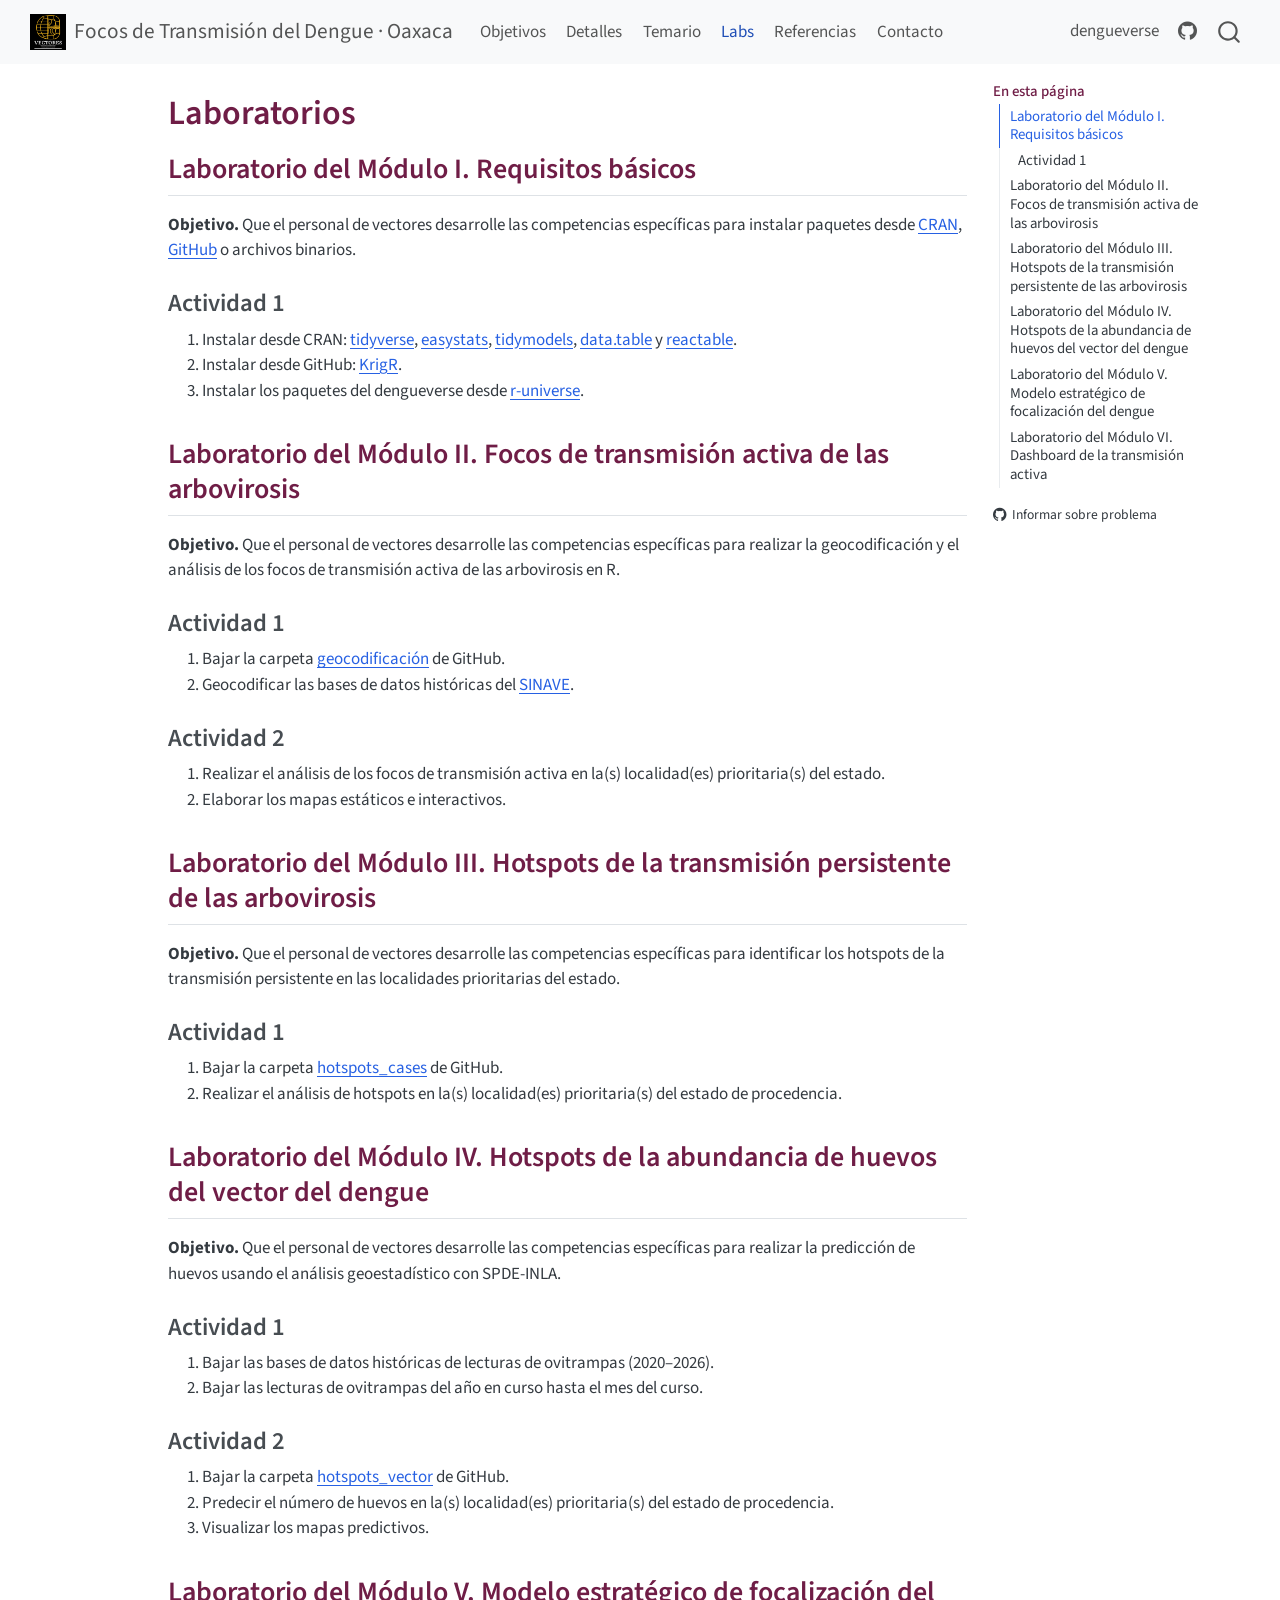
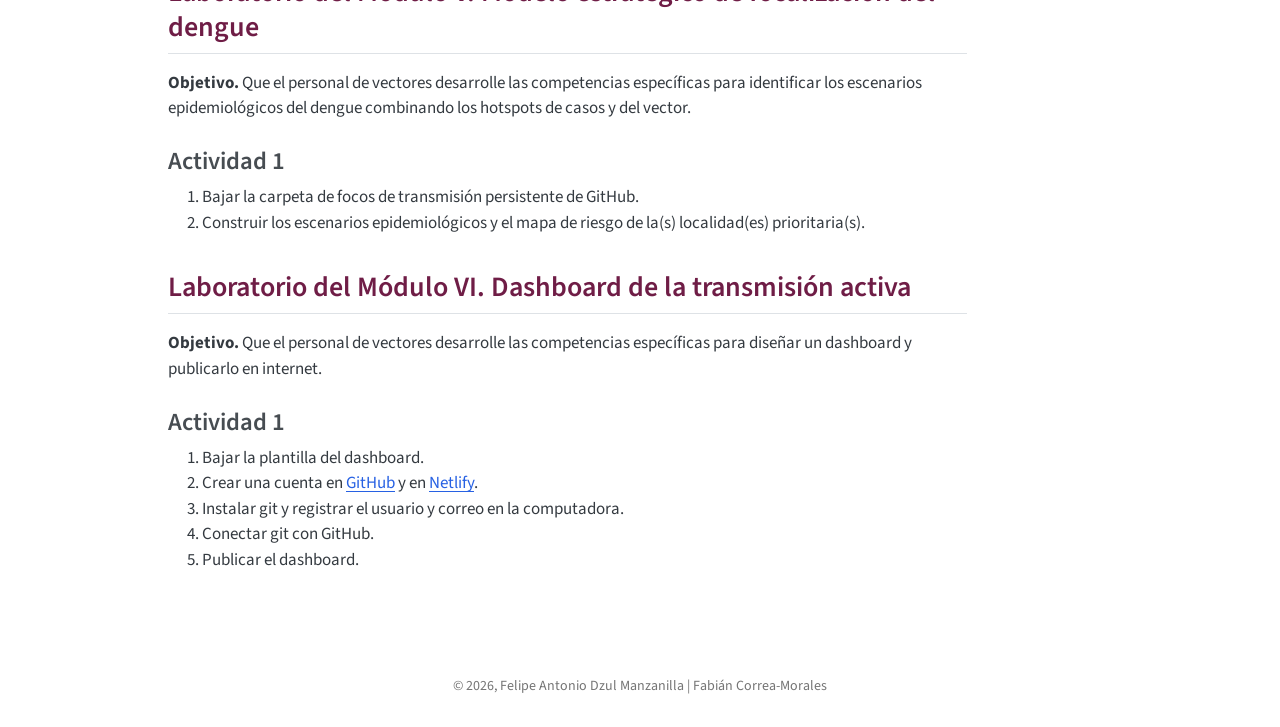
==== docs/Labs.html @ eb55cb47 "this commit update the course" ====
<!DOCTYPE html>
<html xmlns="http://www.w3.org/1999/xhtml" lang="es" xml:lang="es"><head>

<meta charset="utf-8">
<meta name="generator" content="quarto-1.8.27">

<meta name="viewport" content="width=device-width, initial-scale=1.0, user-scalable=yes">


<title>Laboratorios – Focos de Transmisión del Dengue · Oaxaca</title>
<style>
code{white-space: pre-wrap;}
span.smallcaps{font-variant: small-caps;}
div.columns{display: flex; gap: min(4vw, 1.5em);}
div.column{flex: auto; overflow-x: auto;}
div.hanging-indent{margin-left: 1.5em; text-indent: -1.5em;}
ul.task-list{list-style: none;}
ul.task-list li input[type="checkbox"] {
  width: 0.8em;
  margin: 0 0.8em 0.2em -1em; /* quarto-specific, see https://github.com/quarto-dev/quarto-cli/issues/4556 */ 
  vertical-align: middle;
}
</style>


<script src="site_libs/quarto-nav/quarto-nav.js"></script>
<script src="site_libs/quarto-nav/headroom.min.js"></script>
<script src="site_libs/clipboard/clipboard.min.js"></script>
<script src="site_libs/quarto-search/autocomplete.umd.js"></script>
<script src="site_libs/quarto-search/fuse.min.js"></script>
<script src="site_libs/quarto-search/quarto-search.js"></script>
<meta name="quarto:offset" content="./">
<link href="./imagenes/vectores.png" rel="icon" type="image/png">
<script src="site_libs/quarto-html/quarto.js" type="module"></script>
<script src="site_libs/quarto-html/tabsets/tabsets.js" type="module"></script>
<script src="site_libs/quarto-html/axe/axe-check.js" type="module"></script>
<script src="site_libs/quarto-html/popper.min.js"></script>
<script src="site_libs/quarto-html/tippy.umd.min.js"></script>
<script src="site_libs/quarto-html/anchor.min.js"></script>
<link href="site_libs/quarto-html/tippy.css" rel="stylesheet">
<link href="site_libs/quarto-html/quarto-syntax-highlighting-ed96de9b727972fe78a7b5d16c58bf87.css" rel="stylesheet" id="quarto-text-highlighting-styles">
<script src="site_libs/bootstrap/bootstrap.min.js"></script>
<link href="site_libs/bootstrap/bootstrap-icons.css" rel="stylesheet">
<link href="site_libs/bootstrap/bootstrap-5b4ad623e5705c0698d39aec6f10cf02.min.css" rel="stylesheet" append-hash="true" id="quarto-bootstrap" data-mode="light">
<script id="quarto-search-options" type="application/json">{
  "location": "navbar",
  "copy-button": false,
  "collapse-after": 3,
  "panel-placement": "end",
  "type": "overlay",
  "limit": 50,
  "keyboard-shortcut": [
    "f",
    "/",
    "s"
  ],
  "show-item-context": false,
  "language": {
    "search-no-results-text": "No se han encontrado resultados",
    "search-matching-documents-text": "documentos encontrados",
    "search-copy-link-title": "Copiar el enlace en la búsqueda",
    "search-hide-matches-text": "Ocultar resultados adicionales",
    "search-more-match-text": "resultado adicional en este documento",
    "search-more-matches-text": "resultados adicionales en este documento",
    "search-clear-button-title": "Borrar",
    "search-text-placeholder": "",
    "search-detached-cancel-button-title": "Cancelar",
    "search-submit-button-title": "Enviar",
    "search-label": "Buscar"
  }
}</script>


<link rel="stylesheet" href="styles.css">
</head>

<body class="nav-fixed quarto-light">

<div id="quarto-search-results"></div>
  <header id="quarto-header" class="headroom fixed-top">
    <nav class="navbar navbar-expand-lg " data-bs-theme="dark">
      <div class="navbar-container container-fluid">
      <div class="navbar-brand-container mx-auto">
    <a href="./index.html" class="navbar-brand navbar-brand-logo">
    <img src="./imagenes/vectores.png" alt="" class="navbar-logo light-content">
    <img src="./imagenes/vectores.png" alt="" class="navbar-logo dark-content">
    </a>
    <a class="navbar-brand" href="./index.html">
    <span class="navbar-title">Focos de Transmisión del Dengue · Oaxaca</span>
    </a>
  </div>
            <div id="quarto-search" class="" title="Buscar"></div>
          <button class="navbar-toggler" type="button" data-bs-toggle="collapse" data-bs-target="#navbarCollapse" aria-controls="navbarCollapse" role="menu" aria-expanded="false" aria-label="Navegación de palanca" onclick="if (window.quartoToggleHeadroom) { window.quartoToggleHeadroom(); }">
  <span class="navbar-toggler-icon"></span>
</button>
          <div class="collapse navbar-collapse" id="navbarCollapse">
            <ul class="navbar-nav navbar-nav-scroll me-auto">
  <li class="nav-item">
    <a class="nav-link" href="./index.html"> 
<span class="menu-text">Objetivos</span></a>
  </li>  
  <li class="nav-item">
    <a class="nav-link" href="./about.html"> 
<span class="menu-text">Detalles</span></a>
  </li>  
  <li class="nav-item">
    <a class="nav-link" href="./temario.html"> 
<span class="menu-text">Temario</span></a>
  </li>  
  <li class="nav-item">
    <a class="nav-link active" href="./Labs.html" aria-current="page"> 
<span class="menu-text">Labs</span></a>
  </li>  
  <li class="nav-item">
    <a class="nav-link" href="./links.html"> 
<span class="menu-text">Referencias</span></a>
  </li>  
  <li class="nav-item">
    <a class="nav-link" href="./contacto.html"> 
<span class="menu-text">Contacto</span></a>
  </li>  
</ul>
            <ul class="navbar-nav navbar-nav-scroll ms-auto">
  <li class="nav-item">
    <a class="nav-link" href="https://fdzul.r-universe.dev"> 
<span class="menu-text">dengueverse</span></a>
  </li>  
  <li class="nav-item compact">
    <a class="nav-link" href="https://github.com/fdzul/focos_transmision_dengue_oaxaca_2026"> <i class="bi bi-github" role="img">
</i> 
<span class="menu-text"></span></a>
  </li>  
</ul>
          </div> <!-- /navcollapse -->
            <div class="quarto-navbar-tools">
</div>
      </div> <!-- /container-fluid -->
    </nav>
</header>
<!-- content -->
<div id="quarto-content" class="quarto-container page-columns page-rows-contents page-layout-article page-navbar">
<!-- sidebar -->
<!-- margin-sidebar -->
    <div id="quarto-margin-sidebar" class="sidebar margin-sidebar">
        <nav id="TOC" role="doc-toc" class="toc-active">
    <h2 id="toc-title">En esta página</h2>
   
  <ul>
  <li><a href="#laboratorio-del-módulo-i.-requisitos-básicos" id="toc-laboratorio-del-módulo-i.-requisitos-básicos" class="nav-link active" data-scroll-target="#laboratorio-del-módulo-i.-requisitos-básicos">Laboratorio del Módulo I. Requisitos básicos</a>
  <ul class="collapse">
  <li><a href="#actividad-1" id="toc-actividad-1" class="nav-link" data-scroll-target="#actividad-1">Actividad 1</a></li>
  </ul></li>
  <li><a href="#laboratorio-del-módulo-ii.-focos-de-transmisión-activa-de-las-arbovirosis" id="toc-laboratorio-del-módulo-ii.-focos-de-transmisión-activa-de-las-arbovirosis" class="nav-link" data-scroll-target="#laboratorio-del-módulo-ii.-focos-de-transmisión-activa-de-las-arbovirosis">Laboratorio del Módulo II. Focos de transmisión activa de las arbovirosis</a>
  <ul class="collapse">
  <li><a href="#actividad-1-1" id="toc-actividad-1-1" class="nav-link" data-scroll-target="#actividad-1-1">Actividad 1</a></li>
  <li><a href="#actividad-2" id="toc-actividad-2" class="nav-link" data-scroll-target="#actividad-2">Actividad 2</a></li>
  </ul></li>
  <li><a href="#laboratorio-del-módulo-iii.-hotspots-de-la-transmisión-persistente-de-las-arbovirosis" id="toc-laboratorio-del-módulo-iii.-hotspots-de-la-transmisión-persistente-de-las-arbovirosis" class="nav-link" data-scroll-target="#laboratorio-del-módulo-iii.-hotspots-de-la-transmisión-persistente-de-las-arbovirosis">Laboratorio del Módulo III. Hotspots de la transmisión persistente de las arbovirosis</a>
  <ul class="collapse">
  <li><a href="#actividad-1-2" id="toc-actividad-1-2" class="nav-link" data-scroll-target="#actividad-1-2">Actividad 1</a></li>
  </ul></li>
  <li><a href="#laboratorio-del-módulo-iv.-hotspots-de-la-abundancia-de-huevos-del-vector-del-dengue" id="toc-laboratorio-del-módulo-iv.-hotspots-de-la-abundancia-de-huevos-del-vector-del-dengue" class="nav-link" data-scroll-target="#laboratorio-del-módulo-iv.-hotspots-de-la-abundancia-de-huevos-del-vector-del-dengue">Laboratorio del Módulo IV. Hotspots de la abundancia de huevos del vector del dengue</a>
  <ul class="collapse">
  <li><a href="#actividad-1-3" id="toc-actividad-1-3" class="nav-link" data-scroll-target="#actividad-1-3">Actividad 1</a></li>
  <li><a href="#actividad-2-1" id="toc-actividad-2-1" class="nav-link" data-scroll-target="#actividad-2-1">Actividad 2</a></li>
  </ul></li>
  <li><a href="#laboratorio-del-módulo-v.-modelo-estratégico-de-focalización-del-dengue" id="toc-laboratorio-del-módulo-v.-modelo-estratégico-de-focalización-del-dengue" class="nav-link" data-scroll-target="#laboratorio-del-módulo-v.-modelo-estratégico-de-focalización-del-dengue">Laboratorio del Módulo V. Modelo estratégico de focalización del dengue</a>
  <ul class="collapse">
  <li><a href="#actividad-1-4" id="toc-actividad-1-4" class="nav-link" data-scroll-target="#actividad-1-4">Actividad 1</a></li>
  </ul></li>
  <li><a href="#laboratorio-del-módulo-vi.-dashboard-de-la-transmisión-activa" id="toc-laboratorio-del-módulo-vi.-dashboard-de-la-transmisión-activa" class="nav-link" data-scroll-target="#laboratorio-del-módulo-vi.-dashboard-de-la-transmisión-activa">Laboratorio del Módulo VI. Dashboard de la transmisión activa</a>
  <ul class="collapse">
  <li><a href="#actividad-1-5" id="toc-actividad-1-5" class="nav-link" data-scroll-target="#actividad-1-5">Actividad 1</a></li>
  </ul></li>
  </ul>
<div class="toc-actions"><ul><li><a href="https://github.com/fdzul/focos_transmision_dengue_oaxaca_2026/issues/new" class="toc-action"><i class="bi bi-github"></i>Informar sobre problema</a></li></ul></div></nav>
    </div>
<!-- main -->
<main class="content" id="quarto-document-content">

<header id="title-block-header" class="quarto-title-block default">
<div class="quarto-title">
<h1 class="title">Laboratorios</h1>
</div>



<div class="quarto-title-meta">

    
  
    
  </div>
  


</header>


<section id="laboratorio-del-módulo-i.-requisitos-básicos" class="level2">
<h2 class="anchored" data-anchor-id="laboratorio-del-módulo-i.-requisitos-básicos">Laboratorio del Módulo I. Requisitos básicos</h2>
<p><strong>Objetivo.</strong> Que el personal de vectores desarrolle las competencias específicas para instalar paquetes desde <a href="https://cran.r-project.org">CRAN</a>, <a href="https://github.com">GitHub</a> o archivos binarios.</p>
<section id="actividad-1" class="level3">
<h3 class="anchored" data-anchor-id="actividad-1">Actividad 1</h3>
<ol type="1">
<li>Instalar desde CRAN: <a href="https://www.tidyverse.org">tidyverse</a>, <a href="https://easystats.github.io/easystats/">easystats</a>, <a href="https://www.tidymodels.org">tidymodels</a>, <a href="https://rdatatable.gitlab.io/data.table/">data.table</a> y <a href="https://glin.github.io/reactable/">reactable</a>.</li>
<li>Instalar desde GitHub: <a href="https://github.com/ErikKusch/KrigR">KrigR</a>.</li>
<li>Instalar los paquetes del dengueverse desde <a href="https://fdzul.r-universe.dev">r-universe</a>.</li>
</ol>
</section>
</section>
<section id="laboratorio-del-módulo-ii.-focos-de-transmisión-activa-de-las-arbovirosis" class="level2">
<h2 class="anchored" data-anchor-id="laboratorio-del-módulo-ii.-focos-de-transmisión-activa-de-las-arbovirosis">Laboratorio del Módulo II. Focos de transmisión activa de las arbovirosis</h2>
<p><strong>Objetivo.</strong> Que el personal de vectores desarrolle las competencias específicas para realizar la geocodificación y el análisis de los focos de transmisión activa de las arbovirosis en R.</p>
<section id="actividad-1-1" class="level3">
<h3 class="anchored" data-anchor-id="actividad-1-1">Actividad 1</h3>
<ol type="1">
<li>Bajar la carpeta <a href="https://github.com/fdzul/geocodificacion">geocodificación</a> de GitHub.</li>
<li>Geocodificar las bases de datos históricas del <a href="https://www.sinave.gob.mx">SINAVE</a>.</li>
</ol>
</section>
<section id="actividad-2" class="level3">
<h3 class="anchored" data-anchor-id="actividad-2">Actividad 2</h3>
<ol type="1">
<li>Realizar el análisis de los focos de transmisión activa en la(s) localidad(es) prioritaria(s) del estado.</li>
<li>Elaborar los mapas estáticos e interactivos.</li>
</ol>
</section>
</section>
<section id="laboratorio-del-módulo-iii.-hotspots-de-la-transmisión-persistente-de-las-arbovirosis" class="level2">
<h2 class="anchored" data-anchor-id="laboratorio-del-módulo-iii.-hotspots-de-la-transmisión-persistente-de-las-arbovirosis">Laboratorio del Módulo III. Hotspots de la transmisión persistente de las arbovirosis</h2>
<p><strong>Objetivo.</strong> Que el personal de vectores desarrolle las competencias específicas para identificar los hotspots de la transmisión persistente en las localidades prioritarias del estado.</p>
<section id="actividad-1-2" class="level3">
<h3 class="anchored" data-anchor-id="actividad-1-2">Actividad 1</h3>
<ol type="1">
<li>Bajar la carpeta <a href="https://github.com/fdzul/hotspots_cases">hotspots_cases</a> de GitHub.</li>
<li>Realizar el análisis de hotspots en la(s) localidad(es) prioritaria(s) del estado de procedencia.</li>
</ol>
</section>
</section>
<section id="laboratorio-del-módulo-iv.-hotspots-de-la-abundancia-de-huevos-del-vector-del-dengue" class="level2">
<h2 class="anchored" data-anchor-id="laboratorio-del-módulo-iv.-hotspots-de-la-abundancia-de-huevos-del-vector-del-dengue">Laboratorio del Módulo IV. Hotspots de la abundancia de huevos del vector del dengue</h2>
<p><strong>Objetivo.</strong> Que el personal de vectores desarrolle las competencias específicas para realizar la predicción de huevos usando el análisis geoestadístico con SPDE-INLA.</p>
<section id="actividad-1-3" class="level3">
<h3 class="anchored" data-anchor-id="actividad-1-3">Actividad 1</h3>
<ol type="1">
<li>Bajar las bases de datos históricas de lecturas de ovitrampas (2020–2026).</li>
<li>Bajar las lecturas de ovitrampas del año en curso hasta el mes del curso.</li>
</ol>
</section>
<section id="actividad-2-1" class="level3">
<h3 class="anchored" data-anchor-id="actividad-2-1">Actividad 2</h3>
<ol type="1">
<li>Bajar la carpeta <a href="https://github.com/fdzul/hotspots_vector">hotspots_vector</a> de GitHub.</li>
<li>Predecir el número de huevos en la(s) localidad(es) prioritaria(s) del estado de procedencia.</li>
<li>Visualizar los mapas predictivos.</li>
</ol>
</section>
</section>
<section id="laboratorio-del-módulo-v.-modelo-estratégico-de-focalización-del-dengue" class="level2">
<h2 class="anchored" data-anchor-id="laboratorio-del-módulo-v.-modelo-estratégico-de-focalización-del-dengue">Laboratorio del Módulo V. Modelo estratégico de focalización del dengue</h2>
<p><strong>Objetivo.</strong> Que el personal de vectores desarrolle las competencias específicas para identificar los escenarios epidemiológicos del dengue combinando los hotspots de casos y del vector.</p>
<section id="actividad-1-4" class="level3">
<h3 class="anchored" data-anchor-id="actividad-1-4">Actividad 1</h3>
<ol type="1">
<li>Bajar la carpeta de focos de transmisión persistente de GitHub.</li>
<li>Construir los escenarios epidemiológicos y el mapa de riesgo de la(s) localidad(es) prioritaria(s).</li>
</ol>
</section>
</section>
<section id="laboratorio-del-módulo-vi.-dashboard-de-la-transmisión-activa" class="level2">
<h2 class="anchored" data-anchor-id="laboratorio-del-módulo-vi.-dashboard-de-la-transmisión-activa">Laboratorio del Módulo VI. Dashboard de la transmisión activa</h2>
<p><strong>Objetivo.</strong> Que el personal de vectores desarrolle las competencias específicas para diseñar un dashboard y publicarlo en internet.</p>
<section id="actividad-1-5" class="level3">
<h3 class="anchored" data-anchor-id="actividad-1-5">Actividad 1</h3>
<ol type="1">
<li>Bajar la plantilla del dashboard.</li>
<li>Crear una cuenta en <a href="https://github.com">GitHub</a> y en <a href="https://www.netlify.com">Netlify</a>.</li>
<li>Instalar git y registrar el usuario y correo en la computadora.</li>
<li>Conectar git con GitHub.</li>
<li>Publicar el dashboard.</li>
</ol>


</section>
</section>

</main> <!-- /main -->
<script id="quarto-html-after-body" type="application/javascript">
  window.document.addEventListener("DOMContentLoaded", function (event) {
    const icon = "";
    const anchorJS = new window.AnchorJS();
    anchorJS.options = {
      placement: 'right',
      icon: icon
    };
    anchorJS.add('.anchored');
    const isCodeAnnotation = (el) => {
      for (const clz of el.classList) {
        if (clz.startsWith('code-annotation-')) {                     
          return true;
        }
      }
      return false;
    }
    const onCopySuccess = function(e) {
      // button target
      const button = e.trigger;
      // don't keep focus
      button.blur();
      // flash "checked"
      button.classList.add('code-copy-button-checked');
      var currentTitle = button.getAttribute("title");
      button.setAttribute("title", "Copiado");
      let tooltip;
      if (window.bootstrap) {
        button.setAttribute("data-bs-toggle", "tooltip");
        button.setAttribute("data-bs-placement", "left");
        button.setAttribute("data-bs-title", "Copiado");
        tooltip = new bootstrap.Tooltip(button, 
          { trigger: "manual", 
            customClass: "code-copy-button-tooltip",
            offset: [0, -8]});
        tooltip.show();    
      }
      setTimeout(function() {
        if (tooltip) {
          tooltip.hide();
          button.removeAttribute("data-bs-title");
          button.removeAttribute("data-bs-toggle");
          button.removeAttribute("data-bs-placement");
        }
        button.setAttribute("title", currentTitle);
        button.classList.remove('code-copy-button-checked');
      }, 1000);
      // clear code selection
      e.clearSelection();
    }
    const getTextToCopy = function(trigger) {
      const outerScaffold = trigger.parentElement.cloneNode(true);
      const codeEl = outerScaffold.querySelector('code');
      for (const childEl of codeEl.children) {
        if (isCodeAnnotation(childEl)) {
          childEl.remove();
        }
      }
      return codeEl.innerText;
    }
    const clipboard = new window.ClipboardJS('.code-copy-button:not([data-in-quarto-modal])', {
      text: getTextToCopy
    });
    clipboard.on('success', onCopySuccess);
    if (window.document.getElementById('quarto-embedded-source-code-modal')) {
      const clipboardModal = new window.ClipboardJS('.code-copy-button[data-in-quarto-modal]', {
        text: getTextToCopy,
        container: window.document.getElementById('quarto-embedded-source-code-modal')
      });
      clipboardModal.on('success', onCopySuccess);
    }
      var localhostRegex = new RegExp(/^(?:http|https):\/\/localhost\:?[0-9]*\//);
      var mailtoRegex = new RegExp(/^mailto:/);
        var filterRegex = new RegExp('/' + window.location.host + '/');
      var isInternal = (href) => {
          return filterRegex.test(href) || localhostRegex.test(href) || mailtoRegex.test(href);
      }
      // Inspect non-navigation links and adorn them if external
     var links = window.document.querySelectorAll('a[href]:not(.nav-link):not(.navbar-brand):not(.toc-action):not(.sidebar-link):not(.sidebar-item-toggle):not(.pagination-link):not(.no-external):not([aria-hidden]):not(.dropdown-item):not(.quarto-navigation-tool):not(.about-link)');
      for (var i=0; i<links.length; i++) {
        const link = links[i];
        if (!isInternal(link.href)) {
          // undo the damage that might have been done by quarto-nav.js in the case of
          // links that we want to consider external
          if (link.dataset.originalHref !== undefined) {
            link.href = link.dataset.originalHref;
          }
        }
      }
    function tippyHover(el, contentFn, onTriggerFn, onUntriggerFn) {
      const config = {
        allowHTML: true,
        maxWidth: 500,
        delay: 100,
        arrow: false,
        appendTo: function(el) {
            return el.parentElement;
        },
        interactive: true,
        interactiveBorder: 10,
        theme: 'quarto',
        placement: 'bottom-start',
      };
      if (contentFn) {
        config.content = contentFn;
      }
      if (onTriggerFn) {
        config.onTrigger = onTriggerFn;
      }
      if (onUntriggerFn) {
        config.onUntrigger = onUntriggerFn;
      }
      window.tippy(el, config); 
    }
    const noterefs = window.document.querySelectorAll('a[role="doc-noteref"]');
    for (var i=0; i<noterefs.length; i++) {
      const ref = noterefs[i];
      tippyHover(ref, function() {
        // use id or data attribute instead here
        let href = ref.getAttribute('data-footnote-href') || ref.getAttribute('href');
        try { href = new URL(href).hash; } catch {}
        const id = href.replace(/^#\/?/, "");
        const note = window.document.getElementById(id);
        if (note) {
          return note.innerHTML;
        } else {
          return "";
        }
      });
    }
    const xrefs = window.document.querySelectorAll('a.quarto-xref');
    const processXRef = (id, note) => {
      // Strip column container classes
      const stripColumnClz = (el) => {
        el.classList.remove("page-full", "page-columns");
        if (el.children) {
          for (const child of el.children) {
            stripColumnClz(child);
          }
        }
      }
      stripColumnClz(note)
      if (id === null || id.startsWith('sec-')) {
        // Special case sections, only their first couple elements
        const container = document.createElement("div");
        if (note.children && note.children.length > 2) {
          container.appendChild(note.children[0].cloneNode(true));
          for (let i = 1; i < note.children.length; i++) {
            const child = note.children[i];
            if (child.tagName === "P" && child.innerText === "") {
              continue;
            } else {
              container.appendChild(child.cloneNode(true));
              break;
            }
          }
          if (window.Quarto?.typesetMath) {
            window.Quarto.typesetMath(container);
          }
          return container.innerHTML
        } else {
          if (window.Quarto?.typesetMath) {
            window.Quarto.typesetMath(note);
          }
          return note.innerHTML;
        }
      } else {
        // Remove any anchor links if they are present
        const anchorLink = note.querySelector('a.anchorjs-link');
        if (anchorLink) {
          anchorLink.remove();
        }
        if (window.Quarto?.typesetMath) {
          window.Quarto.typesetMath(note);
        }
        if (note.classList.contains("callout")) {
          return note.outerHTML;
        } else {
          return note.innerHTML;
        }
      }
    }
    for (var i=0; i<xrefs.length; i++) {
      const xref = xrefs[i];
      tippyHover(xref, undefined, function(instance) {
        instance.disable();
        let url = xref.getAttribute('href');
        let hash = undefined; 
        if (url.startsWith('#')) {
          hash = url;
        } else {
          try { hash = new URL(url).hash; } catch {}
        }
        if (hash) {
          const id = hash.replace(/^#\/?/, "");
          const note = window.document.getElementById(id);
          if (note !== null) {
            try {
              const html = processXRef(id, note.cloneNode(true));
              instance.setContent(html);
            } finally {
              instance.enable();
              instance.show();
            }
          } else {
            // See if we can fetch this
            fetch(url.split('#')[0])
            .then(res => res.text())
            .then(html => {
              const parser = new DOMParser();
              const htmlDoc = parser.parseFromString(html, "text/html");
              const note = htmlDoc.getElementById(id);
              if (note !== null) {
                const html = processXRef(id, note);
                instance.setContent(html);
              } 
            }).finally(() => {
              instance.enable();
              instance.show();
            });
          }
        } else {
          // See if we can fetch a full url (with no hash to target)
          // This is a special case and we should probably do some content thinning / targeting
          fetch(url)
          .then(res => res.text())
          .then(html => {
            const parser = new DOMParser();
            const htmlDoc = parser.parseFromString(html, "text/html");
            const note = htmlDoc.querySelector('main.content');
            if (note !== null) {
              // This should only happen for chapter cross references
              // (since there is no id in the URL)
              // remove the first header
              if (note.children.length > 0 && note.children[0].tagName === "HEADER") {
                note.children[0].remove();
              }
              const html = processXRef(null, note);
              instance.setContent(html);
            } 
          }).finally(() => {
            instance.enable();
            instance.show();
          });
        }
      }, function(instance) {
      });
    }
        let selectedAnnoteEl;
        const selectorForAnnotation = ( cell, annotation) => {
          let cellAttr = 'data-code-cell="' + cell + '"';
          let lineAttr = 'data-code-annotation="' +  annotation + '"';
          const selector = 'span[' + cellAttr + '][' + lineAttr + ']';
          return selector;
        }
        const selectCodeLines = (annoteEl) => {
          const doc = window.document;
          const targetCell = annoteEl.getAttribute("data-target-cell");
          const targetAnnotation = annoteEl.getAttribute("data-target-annotation");
          const annoteSpan = window.document.querySelector(selectorForAnnotation(targetCell, targetAnnotation));
          const lines = annoteSpan.getAttribute("data-code-lines").split(",");
          const lineIds = lines.map((line) => {
            return targetCell + "-" + line;
          })
          let top = null;
          let height = null;
          let parent = null;
          if (lineIds.length > 0) {
              //compute the position of the single el (top and bottom and make a div)
              const el = window.document.getElementById(lineIds[0]);
              top = el.offsetTop;
              height = el.offsetHeight;
              parent = el.parentElement.parentElement;
            if (lineIds.length > 1) {
              const lastEl = window.document.getElementById(lineIds[lineIds.length - 1]);
              const bottom = lastEl.offsetTop + lastEl.offsetHeight;
              height = bottom - top;
            }
            if (top !== null && height !== null && parent !== null) {
              // cook up a div (if necessary) and position it 
              let div = window.document.getElementById("code-annotation-line-highlight");
              if (div === null) {
                div = window.document.createElement("div");
                div.setAttribute("id", "code-annotation-line-highlight");
                div.style.position = 'absolute';
                parent.appendChild(div);
              }
              div.style.top = top - 2 + "px";
              div.style.height = height + 4 + "px";
              div.style.left = 0;
              let gutterDiv = window.document.getElementById("code-annotation-line-highlight-gutter");
              if (gutterDiv === null) {
                gutterDiv = window.document.createElement("div");
                gutterDiv.setAttribute("id", "code-annotation-line-highlight-gutter");
                gutterDiv.style.position = 'absolute';
                const codeCell = window.document.getElementById(targetCell);
                const gutter = codeCell.querySelector('.code-annotation-gutter');
                gutter.appendChild(gutterDiv);
              }
              gutterDiv.style.top = top - 2 + "px";
              gutterDiv.style.height = height + 4 + "px";
            }
            selectedAnnoteEl = annoteEl;
          }
        };
        const unselectCodeLines = () => {
          const elementsIds = ["code-annotation-line-highlight", "code-annotation-line-highlight-gutter"];
          elementsIds.forEach((elId) => {
            const div = window.document.getElementById(elId);
            if (div) {
              div.remove();
            }
          });
          selectedAnnoteEl = undefined;
        };
          // Handle positioning of the toggle
      window.addEventListener(
        "resize",
        throttle(() => {
          elRect = undefined;
          if (selectedAnnoteEl) {
            selectCodeLines(selectedAnnoteEl);
          }
        }, 10)
      );
      function throttle(fn, ms) {
      let throttle = false;
      let timer;
        return (...args) => {
          if(!throttle) { // first call gets through
              fn.apply(this, args);
              throttle = true;
          } else { // all the others get throttled
              if(timer) clearTimeout(timer); // cancel #2
              timer = setTimeout(() => {
                fn.apply(this, args);
                timer = throttle = false;
              }, ms);
          }
        };
      }
        // Attach click handler to the DT
        const annoteDls = window.document.querySelectorAll('dt[data-target-cell]');
        for (const annoteDlNode of annoteDls) {
          annoteDlNode.addEventListener('click', (event) => {
            const clickedEl = event.target;
            if (clickedEl !== selectedAnnoteEl) {
              unselectCodeLines();
              const activeEl = window.document.querySelector('dt[data-target-cell].code-annotation-active');
              if (activeEl) {
                activeEl.classList.remove('code-annotation-active');
              }
              selectCodeLines(clickedEl);
              clickedEl.classList.add('code-annotation-active');
            } else {
              // Unselect the line
              unselectCodeLines();
              clickedEl.classList.remove('code-annotation-active');
            }
          });
        }
    const findCites = (el) => {
      const parentEl = el.parentElement;
      if (parentEl) {
        const cites = parentEl.dataset.cites;
        if (cites) {
          return {
            el,
            cites: cites.split(' ')
          };
        } else {
          return findCites(el.parentElement)
        }
      } else {
        return undefined;
      }
    };
    var bibliorefs = window.document.querySelectorAll('a[role="doc-biblioref"]');
    for (var i=0; i<bibliorefs.length; i++) {
      const ref = bibliorefs[i];
      const citeInfo = findCites(ref);
      if (citeInfo) {
        tippyHover(citeInfo.el, function() {
          var popup = window.document.createElement('div');
          citeInfo.cites.forEach(function(cite) {
            var citeDiv = window.document.createElement('div');
            citeDiv.classList.add('hanging-indent');
            citeDiv.classList.add('csl-entry');
            var biblioDiv = window.document.getElementById('ref-' + cite);
            if (biblioDiv) {
              citeDiv.innerHTML = biblioDiv.innerHTML;
            }
            popup.appendChild(citeDiv);
          });
          return popup.innerHTML;
        });
      }
    }
  });
  </script>
</div> <!-- /content -->
<footer class="footer">
  <div class="nav-footer">
    <div class="nav-footer-left">
      &nbsp;
    </div>   
    <div class="nav-footer-center">
<p>© 2026, Felipe Antonio Dzul Manzanilla | Fabián Correa-Morales</p>
<div class="toc-actions d-sm-block d-md-none"><ul><li><a href="https://github.com/fdzul/focos_transmision_dengue_oaxaca_2026/issues/new" class="toc-action"><i class="bi bi-github"></i>Informar sobre problema</a></li></ul></div></div>
    <div class="nav-footer-right">
      &nbsp;
    </div>
  </div>
</footer>




</body></html>
---- docs/site_libs/quarto-html/tippy.css ----
.tippy-box[data-animation=fade][data-state=hidden]{opacity:0}[data-tippy-root]{max-width:calc(100vw - 10px)}.tippy-box{position:relative;background-color:#333;color:#fff;border-radius:4px;font-size:14px;line-height:1.4;white-space:normal;outline:0;transition-property:transform,visibility,opacity}.tippy-box[data-placement^=top]>.tippy-arrow{bottom:0}.tippy-box[data-placement^=top]>.tippy-arrow:before{bottom:-7px;left:0;border-width:8px 8px 0;border-top-color:initial;transform-origin:center top}.tippy-box[data-placement^=bottom]>.tippy-arrow{top:0}.tippy-box[data-placement^=bottom]>.tippy-arrow:before{top:-7px;left:0;border-width:0 8px 8px;border-bottom-color:initial;transform-origin:center bottom}.tippy-box[data-placement^=left]>.tippy-arrow{right:0}.tippy-box[data-placement^=left]>.tippy-arrow:before{border-width:8px 0 8px 8px;border-left-color:initial;right:-7px;transform-origin:center left}.tippy-box[data-placement^=right]>.tippy-arrow{left:0}.tippy-box[data-placement^=right]>.tippy-arrow:before{left:-7px;border-width:8px 8px 8px 0;border-right-color:initial;transform-origin:center right}.tippy-box[data-inertia][data-state=visible]{transition-timing-function:cubic-bezier(.54,1.5,.38,1.11)}.tippy-arrow{width:16px;height:16px;color:#333}.tippy-arrow:before{content:"";position:absolute;border-color:transparent;border-style:solid}.tippy-content{position:relative;padding:5px 9px;z-index:1}
---- docs/site_libs/quarto-html/quarto-syntax-highlighting-ed96de9b727972fe78a7b5d16c58bf87.css ----
/* quarto syntax highlight colors */
:root {
  --quarto-hl-ot-color: #003B4F;
  --quarto-hl-at-color: #657422;
  --quarto-hl-ss-color: #20794D;
  --quarto-hl-an-color: #5E5E5E;
  --quarto-hl-fu-color: #4758AB;
  --quarto-hl-st-color: #20794D;
  --quarto-hl-cf-color: #003B4F;
  --quarto-hl-op-color: #5E5E5E;
  --quarto-hl-er-color: #AD0000;
  --quarto-hl-bn-color: #AD0000;
  --quarto-hl-al-color: #AD0000;
  --quarto-hl-va-color: #111111;
  --quarto-hl-bu-color: inherit;
  --quarto-hl-ex-color: inherit;
  --quarto-hl-pp-color: #AD0000;
  --quarto-hl-in-color: #5E5E5E;
  --quarto-hl-vs-color: #20794D;
  --quarto-hl-wa-color: #5E5E5E;
  --quarto-hl-do-color: #5E5E5E;
  --quarto-hl-im-color: #00769E;
  --quarto-hl-ch-color: #20794D;
  --quarto-hl-dt-color: #AD0000;
  --quarto-hl-fl-color: #AD0000;
  --quarto-hl-co-color: #5E5E5E;
  --quarto-hl-cv-color: #5E5E5E;
  --quarto-hl-cn-color: #8f5902;
  --quarto-hl-sc-color: #5E5E5E;
  --quarto-hl-dv-color: #AD0000;
  --quarto-hl-kw-color: #003B4F;
}

/* other quarto variables */
:root {
  --quarto-font-monospace: SFMono-Regular, Menlo, Monaco, Consolas, "Liberation Mono", "Courier New", monospace;
}

/* syntax highlight based on Pandoc's rules */
pre > code.sourceCode > span {
  color: #003B4F;
}

code.sourceCode > span {
  color: #003B4F;
}

div.sourceCode,
div.sourceCode pre.sourceCode {
  color: #003B4F;
}

/* Normal */
code span {
  color: #003B4F;
}

/* Alert */
code span.al {
  color: #AD0000;
  font-style: inherit;
}

/* Annotation */
code span.an {
  color: #5E5E5E;
  font-style: inherit;
}

/* Attribute */
code span.at {
  color: #657422;
  font-style: inherit;
}

/* BaseN */
code span.bn {
  color: #AD0000;
  font-style: inherit;
}

/* BuiltIn */
code span.bu {
  font-style: inherit;
}

/* ControlFlow */
code span.cf {
  color: #003B4F;
  font-weight: bold;
  font-style: inherit;
}

/* Char */
code span.ch {
  color: #20794D;
  font-style: inherit;
}

/* Constant */
code span.cn {
  color: #8f5902;
  font-style: inherit;
}

/* Comment */
code span.co {
  color: #5E5E5E;
  font-style: inherit;
}

/* CommentVar */
code span.cv {
  color: #5E5E5E;
  font-style: italic;
}

/* Documentation */
code span.do {
  color: #5E5E5E;
  font-style: italic;
}

/* DataType */
code span.dt {
  color: #AD0000;
  font-style: inherit;
}

/* DecVal */
code span.dv {
  color: #AD0000;
  font-style: inherit;
}

/* Error */
code span.er {
  color: #AD0000;
  font-style: inherit;
}

/* Extension */
code span.ex {
  font-style: inherit;
}

/* Float */
code span.fl {
  color: #AD0000;
  font-style: inherit;
}

/* Function */
code span.fu {
  color: #4758AB;
  font-style: inherit;
}

/* Import */
code span.im {
  color: #00769E;
  font-style: inherit;
}

/* Information */
code span.in {
  color: #5E5E5E;
  font-style: inherit;
}

/* Keyword */
code span.kw {
  color: #003B4F;
  font-weight: bold;
  font-style: inherit;
}

/* Operator */
code span.op {
  color: #5E5E5E;
  font-style: inherit;
}

/* Other */
code span.ot {
  color: #003B4F;
  font-style: inherit;
}

/* Preprocessor */
code span.pp {
  color: #AD0000;
  font-style: inherit;
}

/* SpecialChar */
code span.sc {
  color: #5E5E5E;
  font-style: inherit;
}

/* SpecialString */
code span.ss {
  color: #20794D;
  font-style: inherit;
}

/* String */
code span.st {
  color: #20794D;
  font-style: inherit;
}

/* Variable */
code span.va {
  color: #111111;
  font-style: inherit;
}

/* VerbatimString */
code span.vs {
  color: #20794D;
  font-style: inherit;
}

/* Warning */
code span.wa {
  color: #5E5E5E;
  font-style: italic;
}

.prevent-inlining {
  content: "</";
}

/*# sourceMappingURL=0920dd6d7437995b8cdf7429764427b1.css.map */
---- docs/styles.css ----
/* Estilos comunes a los cursos */
.navbar-brand img { max-height: 36px; }
h1, h2 { color: #6f1d46; }   /* guinda institucional, igual al logo */
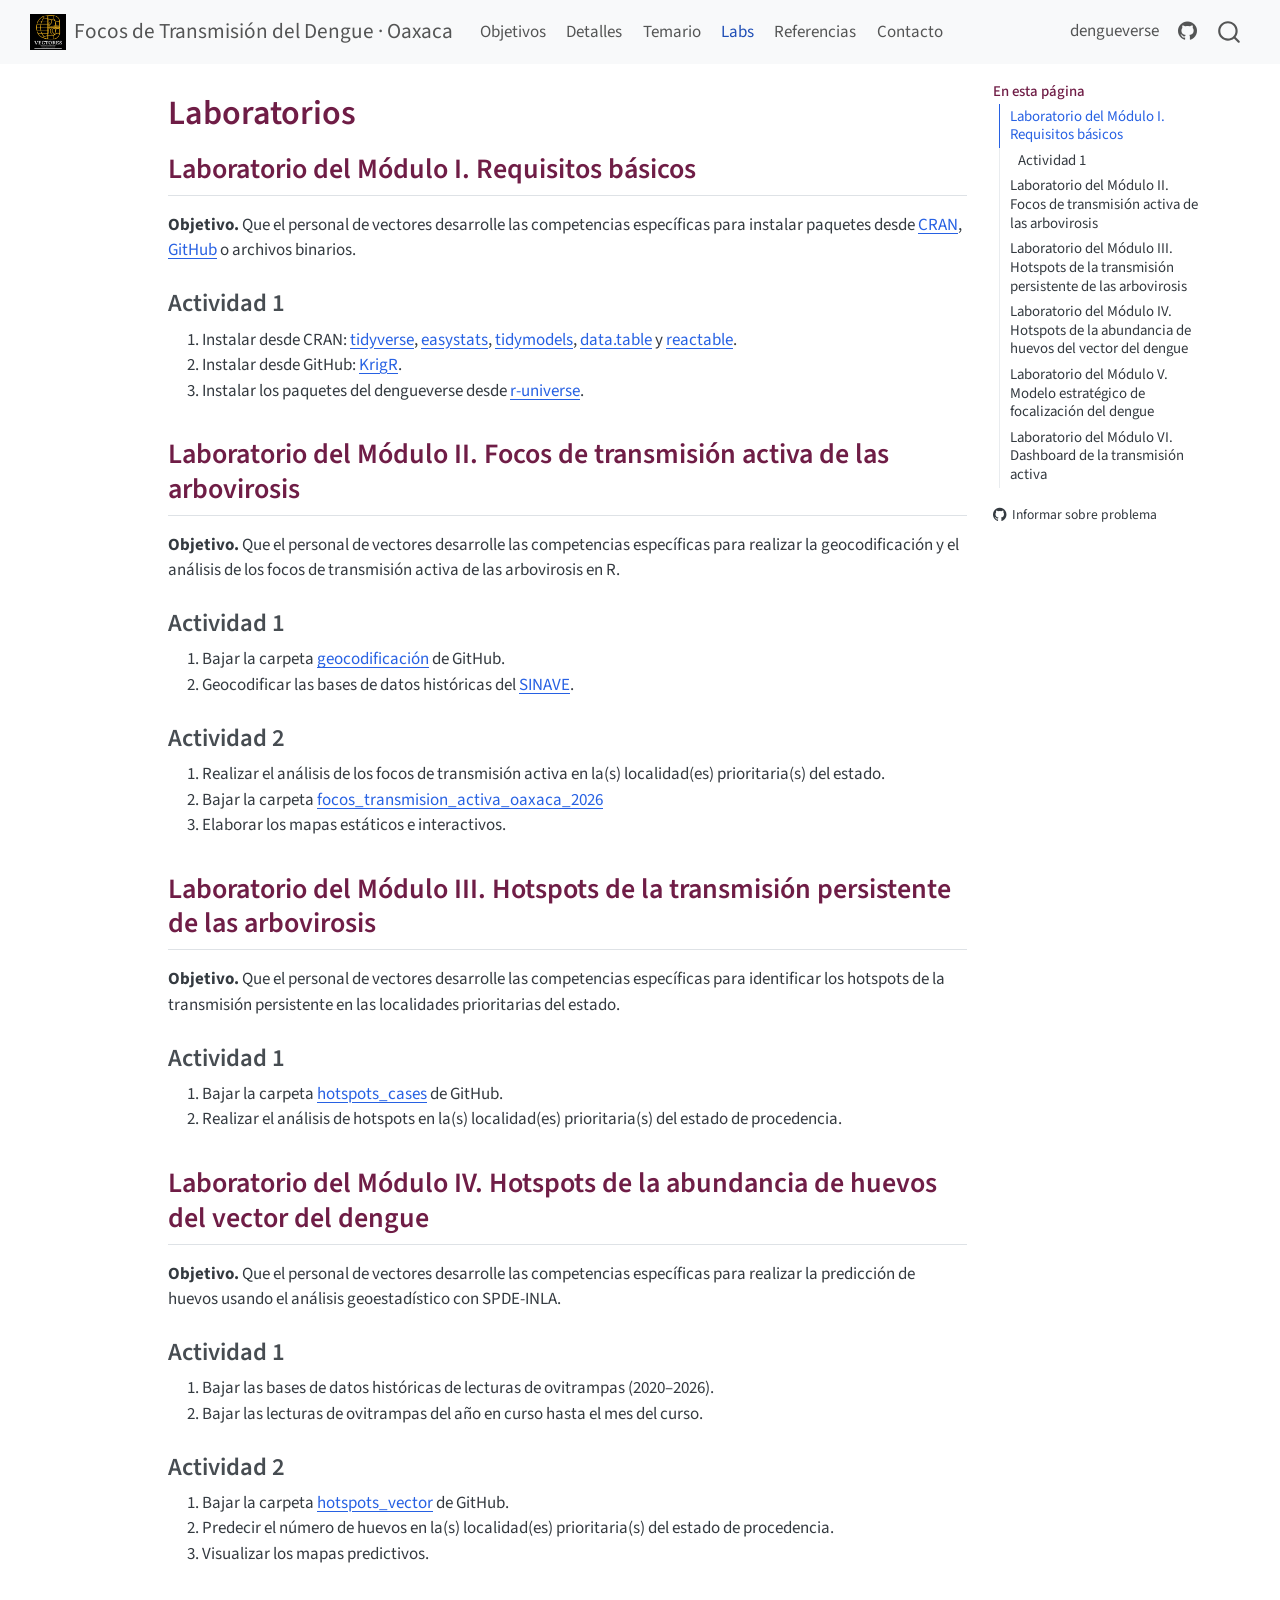
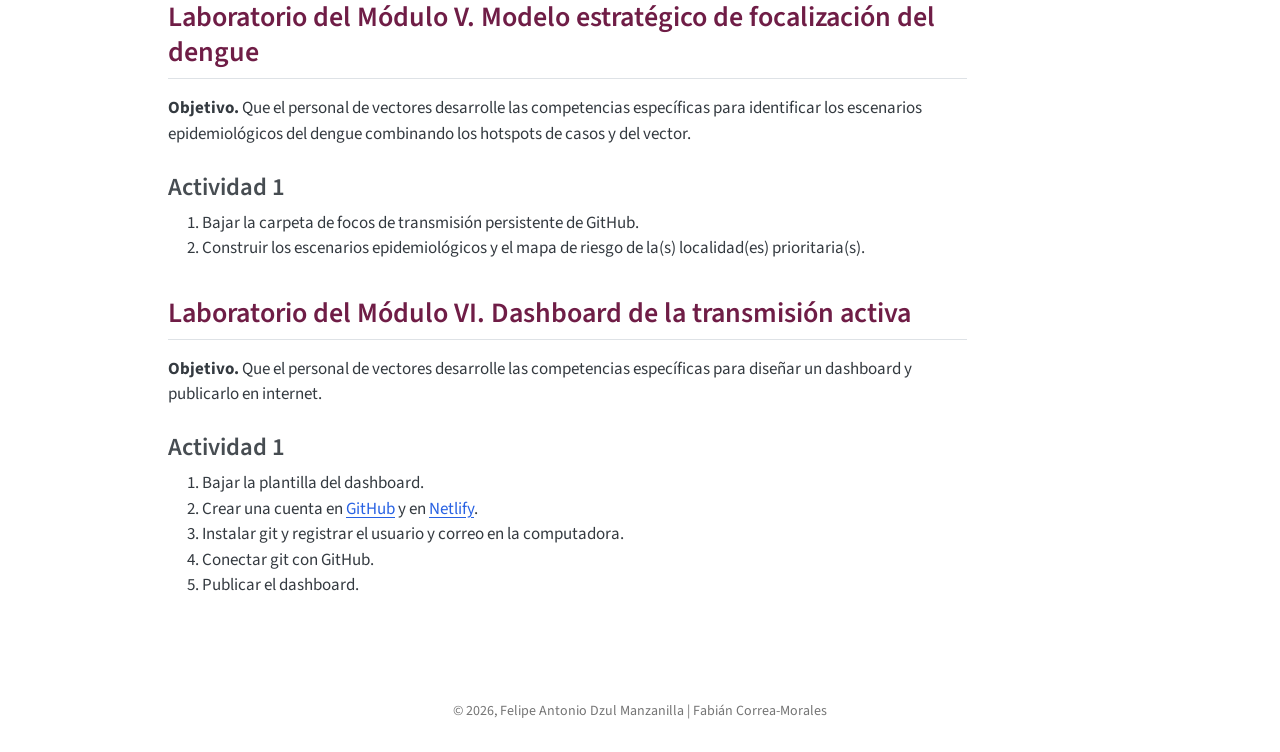
==== commit 6aa9b18f: "update:project" ====
--- a/docs/Labs.html
+++ b/docs/Labs.html
@@ -215,7 +215,7 @@
 <section id="actividad-1-1" class="level3">
 <h3 class="anchored" data-anchor-id="actividad-1-1">Actividad 1</h3>
 <ol type="1">
-<li>Bajar la carpeta <a href="https://github.com/fdzul/geocodificacion">geocodificación</a> de GitHub.</li>
+<li>Bajar la carpeta <a href="https://github.com/fdzul/dengue_geocoding_oaxaca_2026">geocodificación</a> de GitHub.</li>
 <li>Geocodificar las bases de datos históricas del <a href="https://www.sinave.gob.mx">SINAVE</a>.</li>
 </ol>
 </section>
@@ -223,6 +223,7 @@
 <h3 class="anchored" data-anchor-id="actividad-2">Actividad 2</h3>
 <ol type="1">
 <li>Realizar el análisis de los focos de transmisión activa en la(s) localidad(es) prioritaria(s) del estado.</li>
+<li>Bajar la carpeta <a href="https://github.com/fdzul/focos_transmision_activa_oaxaca_2026">focos_transmision_activa_oaxaca_2026</a></li>
 <li>Elaborar los mapas estáticos e interactivos.</li>
 </ol>
 </section>
